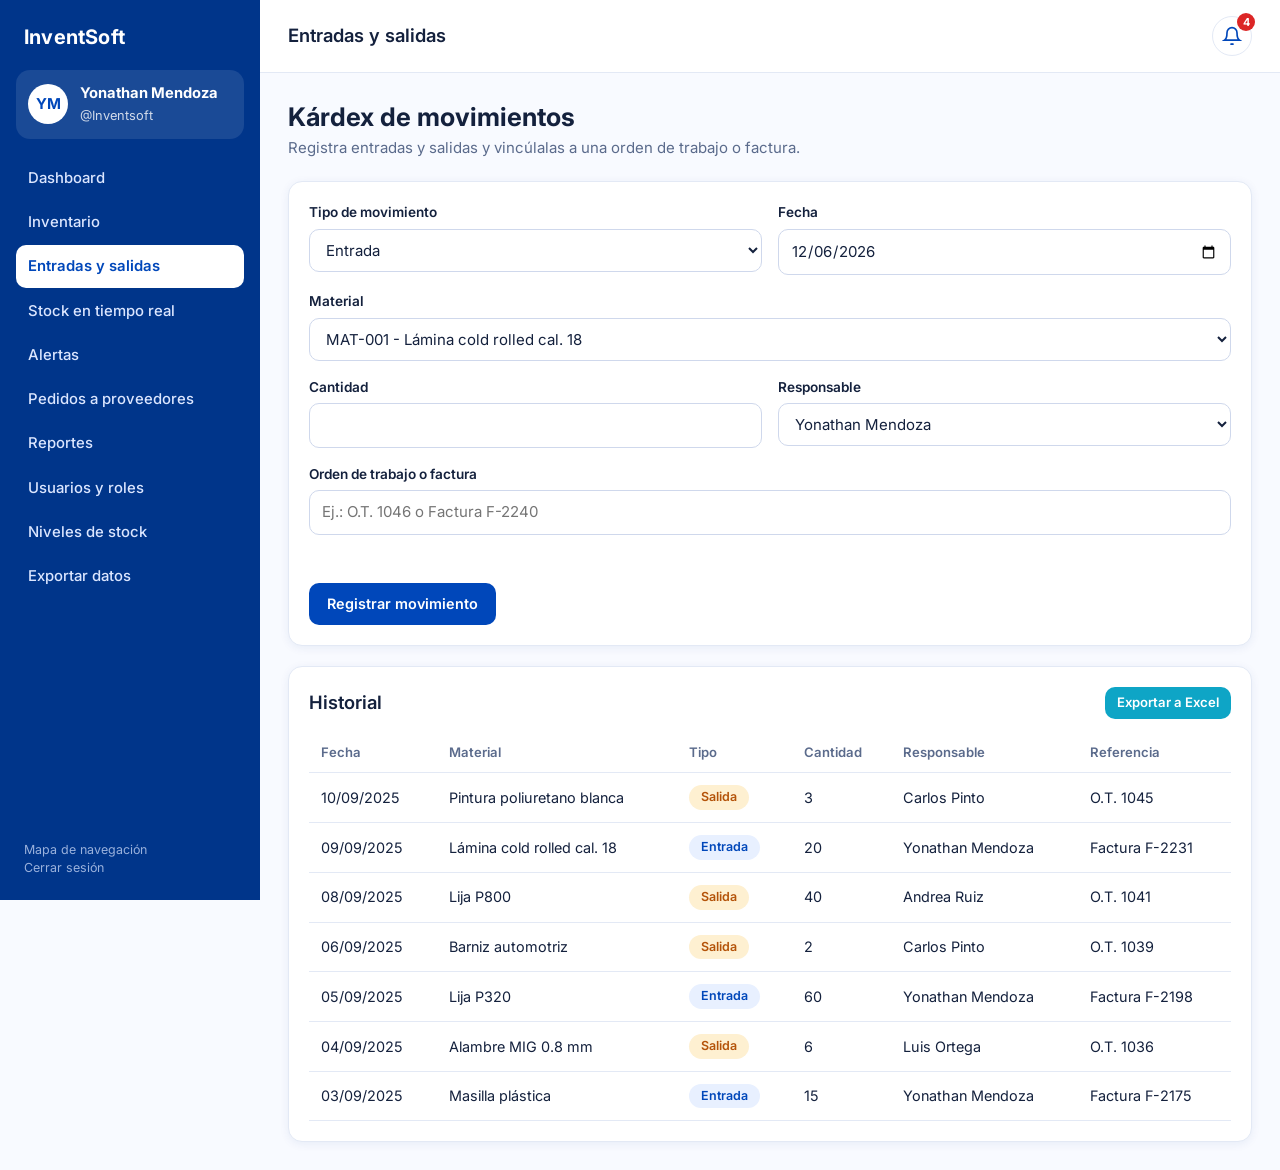
==== inventsoft/entradas.html @ 0e417359 "primer commit de Inventsoft" ====
<!DOCTYPE html>
<html lang="es">
<head>
<meta charset="UTF-8">
<meta name="viewport" content="width=device-width, initial-scale=1">
<title>Entradas y salidas - InventSoft</title>
<link rel="stylesheet" href="css/styles.css">
</head>
<body data-page="entradas">
<div class="app">
  <aside class="sidebar" id="sidebar"></aside>
  <main class="main">
    <header class="topbar" id="topbar" data-title="Entradas y salidas"></header>
    <div class="content">
      <div class="page-head"><h1>Kárdex de movimientos</h1><p>Registra entradas y salidas y vincúlalas a una orden de trabajo o factura.</p></div>

      <div class="card">
        <form class="form" id="mov-form">
          <div class="field"><label for="mov-tipo">Tipo de movimiento</label><select id="mov-tipo"><option>Entrada</option><option>Salida</option></select></div>
          <div class="field"><label for="mov-fecha">Fecha</label><input id="mov-fecha" type="date" required></div>
          <div class="field full"><label for="mov-mat">Material</label><select id="mov-mat"></select></div>
          <div class="field"><label for="mov-cant">Cantidad</label><input id="mov-cant" type="number" min="1" required></div>
          <div class="field"><label for="mov-resp">Responsable</label><select id="mov-resp"><option>Yonathan Mendoza</option><option>Carlos Pinto</option><option>Andrea Ruiz</option><option>Luis Ortega</option></select></div>
          <div class="field full"><label for="mov-ref">Orden de trabajo o factura</label><input id="mov-ref" type="text" placeholder="Ej.: O.T. 1046 o Factura F-2240"></div>
          <div class="error full" id="mov-error" role="alert"></div>
          <div class="full"><button class="btn" type="submit">Registrar movimiento</button></div>
        </form>
      </div>
      <div class="card">
        <div class="card-title"><h2>Historial</h2><button class="btn sm cyan" data-export="table" data-target="#t-kardex" data-name="kardex">Exportar a Excel</button></div>
        <div class="table-wrap"><table id="t-kardex"><thead><tr><th>Fecha</th><th>Material</th><th>Tipo</th><th>Cantidad</th><th>Responsable</th><th>Referencia</th></tr></thead><tbody id="tbl-kardex"></tbody></table></div>
      </div>
    </div>
  </main>
</div>
<script src="js/app.js"></script>
</body>
</html>
---- inventsoft/css/styles.css ----
@import url('https://fonts.googleapis.com/css2?family=Inter:wght@400;500;600;700&display=swap');

:root{
--blue:#0047ba;
--blue-d:#00358a;
--blue-l:#e8f0ff;
--bg:#f8faff;
--card:#ffffff;
--ink:#14213d;
--muted:#5b6b8c;
--line:#e3e9f5;
--cyan:#0ea5c6;
--cyan-d:#0b87a3;
--green:#059669;
--green-l:#d9f5ea;
--amber:#b45309;
--amber-l:#fef0d1;
--red:#dc2626;
--red-l:#fde2e2;
--r:14px;
--shadow:0 2px 10px rgba(0,53,138,.07);
}

*{box-sizing:border-box;margin:0;padding:0}
html{scroll-behavior:smooth}

body{
font-family:'Inter',system-ui,-apple-system,'Segoe UI',Arial,sans-serif;
background:var(--bg);
color:var(--ink);
font-size:15px;
line-height:1.5
}

a{color:var(--blue);text-decoration:none}
a:hover{text-decoration:underline}

h1{font-size:1.6rem;font-weight:700;line-height:1.25}
h2{font-size:1.15rem;font-weight:600}
h3{font-size:1rem;font-weight:600}

p.muted,.muted{color:var(--muted)}

:focus-visible{
outline:3px solid var(--cyan);
outline-offset:2px
}

/* Layout de la aplicación */
.app{
display:grid;
grid-template-columns:260px 1fr;
min-height:100vh
}

.sidebar{
background:var(--blue-d);
color:#fff;
padding:22px 16px;
position:sticky;
top:0;
height:100vh;
overflow-y:auto;
display:flex;
flex-direction:column;
gap:18px
}

.brand{
font-size:1.25rem;
font-weight:700;
letter-spacing:.2px;
padding:0 8px
}

.profile{
display:flex;
align-items:center;
gap:12px;
background:rgba(255,255,255,.1);
border-radius:var(--r);
padding:12px
}

.avatar{
width:40px;
height:40px;
border-radius:50%;
background:#fff;
color:var(--blue);
display:grid;
place-items:center;
font-weight:700
}

.profile strong{display:block;font-size:.92rem}
.profile span{font-size:.8rem;opacity:.8}

.nav{
display:flex;
flex-direction:column;
gap:2px
}

.nav a{
color:#dbe6ff;
padding:10px 12px;
border-radius:10px;
font-size:.93rem;
font-weight:500
}

.nav a:hover{
background:rgba(255,255,255,.1);
text-decoration:none
}

.nav a.active{
background:#fff;
color:var(--blue);
font-weight:600
}

.sidebar .foot{
margin-top:auto;
font-size:.78rem;
opacity:.7;
padding:0 8px
}

.main{min-width:0}

.topbar{
display:flex;
align-items:center;
justify-content:space-between;
gap:12px;
padding:16px 28px;
background:#fff;
border-bottom:1px solid var(--line);
position:sticky;
top:0;
z-index:5
}

.topbar .left{
display:flex;
align-items:center;
gap:12px
}

.menu-btn{
display:none;
background:none;
border:1px solid var(--line);
border-radius:10px;
padding:6px 10px;
font-size:1.1rem;
cursor:pointer
}

.bell{
position:relative;
display:grid;
place-items:center;
width:40px;
height:40px;
border-radius:50%;
border:1px solid var(--line);
background:#fff;
color:var(--blue);
cursor:pointer
}

.bell .count{
position:absolute;
top:-4px;
right:-4px;
background:var(--red);
color:#fff;
font-size:.68rem;
font-weight:700;
min-width:18px;
height:18px;
border-radius:9px;
display:grid;
place-items:center;
padding:0 4px
}

.content{
padding:28px;
max-width:1300px
}

.page-head{margin-bottom:22px}
.page-head p{color:var(--muted);margin-top:4px}

/* Tarjetas y rejillas */
.card{
background:var(--card);
border:1px solid var(--line);
border-radius:var(--r);
box-shadow:var(--shadow);
padding:20px
}

.card + .card{margin-top:20px}

.grid{
display:grid;
gap:20px
}

.g2{grid-template-columns:repeat(2,1fr)}
.g3{grid-template-columns:repeat(3,1fr)}
.g4{grid-template-columns:repeat(4,1fr)}

.card-title{
display:flex;
justify-content:space-between;
align-items:center;
gap:10px;
margin-bottom:14px;
flex-wrap:wrap
}

.kpi .label{
color:var(--muted);
font-size:.85rem
}

.kpi .value{
font-size:2rem;
font-weight:700;
color:var(--blue);
line-height:1.2;
margin-top:4px
}

.kpi.warn .value{color:var(--amber)}
.kpi.bad .value{color:var(--red)}
.kpi.good .value{color:var(--green)}

/* Botones */
.btn{
display:inline-block;
border:0;
border-radius:10px;
padding:10px 18px;
font:inherit;
font-weight:600;
font-size:.9rem;
cursor:pointer;
background:var(--blue);
color:#fff;
text-align:center
}

.btn:hover{
filter:brightness(1.08);
text-decoration:none
}

.btn.cyan{background:var(--cyan)}
.btn.ghost{
background:#fff;
color:var(--blue);
border:1px solid var(--line)
}

.btn.danger{background:var(--red)}
.btn.sm{
padding:6px 12px;
font-size:.82rem
}

.actions{
display:flex;
gap:10px;
flex-wrap:wrap
}

/* Formularios */
.form{
display:grid;
grid-template-columns:repeat(2,1fr);
gap:16px
}

.form .full{grid-column:1/-1}

.field label{
display:block;
font-size:.85rem;
font-weight:600;
margin-bottom:6px
}

input,select,textarea{
width:100%;
font:inherit;
padding:10px 12px;
border:1px solid #cfd8ec;
border-radius:10px;
background:#fff;
color:var(--ink)
}

input:focus,select:focus,textarea:focus{
outline:2px solid var(--blue);
border-color:var(--blue)
}

.filters{
display:flex;
gap:12px;
flex-wrap:wrap;
align-items:flex-end;
margin-bottom:16px
}

.filters .field{min-width:150px}
.filters .grow{flex:1;min-width:220px}

.check{
display:flex;
align-items:center;
gap:10px;
padding:12px;
border:1px solid var(--line);
border-radius:10px
}

.check input{width:auto}

/* Tablas */
.table-wrap{overflow-x:auto}

table{
width:100%;
border-collapse:collapse;
font-size:.9rem
}

th{
text-align:left;
color:var(--muted);
font-weight:600;
font-size:.82rem;
padding:10px 12px;
border-bottom:1px solid var(--line);
white-space:nowrap
}

td{
padding:12px;
border-bottom:1px solid var(--line);
vertical-align:middle
}

tbody tr:hover{background:#f3f7ff}
td input{width:90px;padding:6px 8px}

/* Estados */
.badge{
display:inline-block;
padding:3px 12px;
border-radius:999px;
font-size:.78rem;
font-weight:600
}

.badge.ok{
background:var(--green-l);
color:var(--green)
}

.badge.low{
background:var(--amber-l);
color:var(--amber)
}

.badge.out{
background:var(--red-l);
color:var(--red)
}

.badge.in{
background:var(--blue-l);
color:var(--blue)
}

/* Gráficas */
.bars{
display:flex;
align-items:flex-end;
gap:16px;
height:210px;
padding-top:10px;
border-bottom:1px solid var(--line)
}

.bar{
flex:1;
display:flex;
flex-direction:column;
justify-content:flex-end;
align-items:center;
height:100%;
font-size:.75rem;
color:var(--muted);
text-align:center
}

.bar i{
display:block;
width:100%;
max-width:56px;
background:var(--blue);
border-radius:8px 8px 0 0;
min-height:4px
}

.bar b{
color:var(--ink);
margin-bottom:4px
}

.bar-labels{
display:flex;
gap:16px;
margin-top:8px
}

.bar-labels span{
flex:1;
text-align:center;
font-size:.75rem;
color:var(--muted)
}

.donut-wrap{
display:flex;
align-items:center;
gap:24px;
flex-wrap:wrap
}

.donut{
width:170px;
height:170px;
border-radius:50%;
position:relative;
flex:none
}

.donut::after{
content:"";
position:absolute;
inset:34px;
background:#fff;
border-radius:50%
}

.legend{
display:flex;
flex-direction:column;
gap:8px;
font-size:.9rem
}

.legend i{
display:inline-block;
width:12px;
height:12px;
border-radius:50%;
margin-right:8px
}

/* Alertas */
.alert{
border-left:6px solid var(--blue);
display:flex;
justify-content:space-between;
gap:16px;
align-items:center;
flex-wrap:wrap
}

.alert.crit{border-left-color:var(--red)}
.alert.mid{border-left-color:#f59e0b}
.alert.opt{border-left-color:var(--green)}
.alert.risk{
background:var(--red-l);
border-color:#f7b4b4
}

.alert h3{margin-bottom:2px}

/* Semáforo de stock */
.light{
display:flex;
align-items:center;
gap:14px
}

.light .dot{
width:14px;
height:14px;
border-radius:50%
}

.dot.ok{background:var(--green)}
.dot.low{background:#f59e0b}
.dot.out{background:var(--red)}

/* Landing */
.landing-nav{
display:flex;
justify-content:space-between;
align-items:center;
padding:18px 6vw;
background:#fff;
border-bottom:1px solid var(--line)
}

.landing-nav .brand{
color:var(--blue);
padding:0
}

.hero{
background:linear-gradient(135deg,var(--blue-d),var(--blue));
color:#fff;
padding:80px 6vw
}

.hero h1{
font-size:2.6rem;
max-width:720px
}

.hero p{
max-width:600px;
margin:16px 0 28px;
opacity:.9;
font-size:1.1rem
}

.hero .btn{
background:#fff;
color:var(--blue)
}

.hero .btn.cyan{
background:var(--cyan);
color:#fff
}

.section{padding:56px 6vw}
.section h2{
font-size:1.5rem;
margin-bottom:8px
}

.module{
display:flex;
flex-direction:column;
gap:6px
}

.footer{
text-align:center;
color:var(--muted);
padding:28px;
font-size:.85rem
}

/* Login con soporte para logo y marca */
.split{
display:grid;
grid-template-columns:1fr 1fr;
min-height:100vh
}

.split .left{
background:linear-gradient(145deg,var(--blue-d) 0%,var(--blue) 100%);
color:#fff;
padding:60px 6vw;
display:flex;
flex-direction:column;
justify-content:space-between;
gap:24px;
position:relative;
overflow:hidden
}

/* Marca de agua / Fondo sutil en la zona azul */
.login-bg-watermark{
position:absolute;
right:-40px;
bottom:-40px;
width:320px;
height:320px;
opacity:0.12;
pointer-events:none;
z-index:1;
display:flex;
align-items:center;
justify-content:center
}

.login-bg-watermark img{
width:100%;
height:100%;
object-fit:contain
}

/* Elementos superiores de marca en el login */
.login-brand-side > *{
position:relative;
z-index:2
}

.brand-logo-wrap{
display:inline-flex;
align-items:center;
gap:12px;
background:rgba(253, 251, 251, 0.1);
padding:8px 16px;
border-radius:999px;
backdrop-filter:blur(6px);
border:1px solid rgba(255,255,255,0.15)
}

.brand-logo-img{
height:34px;
max-width:120px;
object-fit:contain;
display:block
}

.brand-logo-wrap.no-img .brand-logo-img{
display:none
}

.brand-logo-wrap .brand-text{
font-size:1.2rem;
font-weight:700;
letter-spacing:.3px;
color:#fff
}

.login-brand-content h1{
font-size:2.2rem;
margin-bottom:8px;
line-height:1.2
}

.login-brand-content p{
font-size:1.05rem;
opacity:0.9;
line-height:1.5;
max-width:440px
}

.demo{
background:rgba(255,255,255,.12);
border-radius:var(--r);
padding:16px;
font-size:.92rem
}

.demo code{
background:rgba(255,255,255,.18);
padding:2px 8px;
border-radius:6px
}

.split .right{
display:flex;
align-items:center;
justify-content:center;
padding:40px
}

.login-box{
width:100%;
max-width:400px;
display:flex;
flex-direction:column;
gap:16px
}

.error{
color:var(--red);
font-size:.88rem;
min-height:1.2em
}

/* Mapa de navegación */
.flow{
display:flex;
flex-direction:column;
align-items:center;
gap:10px
}

.node{
background:#fff;
border:2px solid var(--blue);
border-radius:12px;
padding:10px 18px;
font-weight:600;
color:var(--blue);
min-width:170px;
text-align:center
}

.node small{
display:block;
color:var(--muted);
font-weight:400;
font-size:.75rem
}

.arrow{
color:var(--muted);
font-size:1.3rem;
line-height:1
}

.flow-row{
display:flex;
gap:12px;
flex-wrap:wrap;
justify-content:center
}

ol.steps{
padding-left:20px;
display:flex;
flex-direction:column;
gap:8px
}

/* Aviso */
.toast{
position:fixed;
right:20px;
bottom:20px;
background:var(--ink);
color:#fff;
padding:12px 18px;
border-radius:12px;
box-shadow:0 6px 20px rgba(0,0,0,.25);
z-index:50;
font-size:.9rem;
max-width:340px
}

/* Responsive */
@media (max-width:1000px){
.g4{grid-template-columns:repeat(2,1fr)}
.g3{grid-template-columns:1fr 1fr}
}

@media (max-width:820px){
.app{grid-template-columns:1fr}

.sidebar{
position:fixed;
left:-280px;
width:260px;
z-index:20;
transition:left .2s
}

.sidebar.open{left:0}

.menu-btn{display:block}

.topbar,.content{
padding-left:16px;
padding-right:16px
}

.g2,.g3,.g4,.form,.split{
grid-template-columns:1fr
}

.split .left{
padding:40px 6vw
}

.hero h1{font-size:1.9rem}
}

@media print{
.sidebar,.topbar,.actions,.filters,.btn,.toast{
display:none!important
}

.app{display:block}
.card{box-shadow:none}
}

@media (prefers-reduced-motion:reduce){
*{
transition:none!important;
scroll-behavior:auto!important
}
}
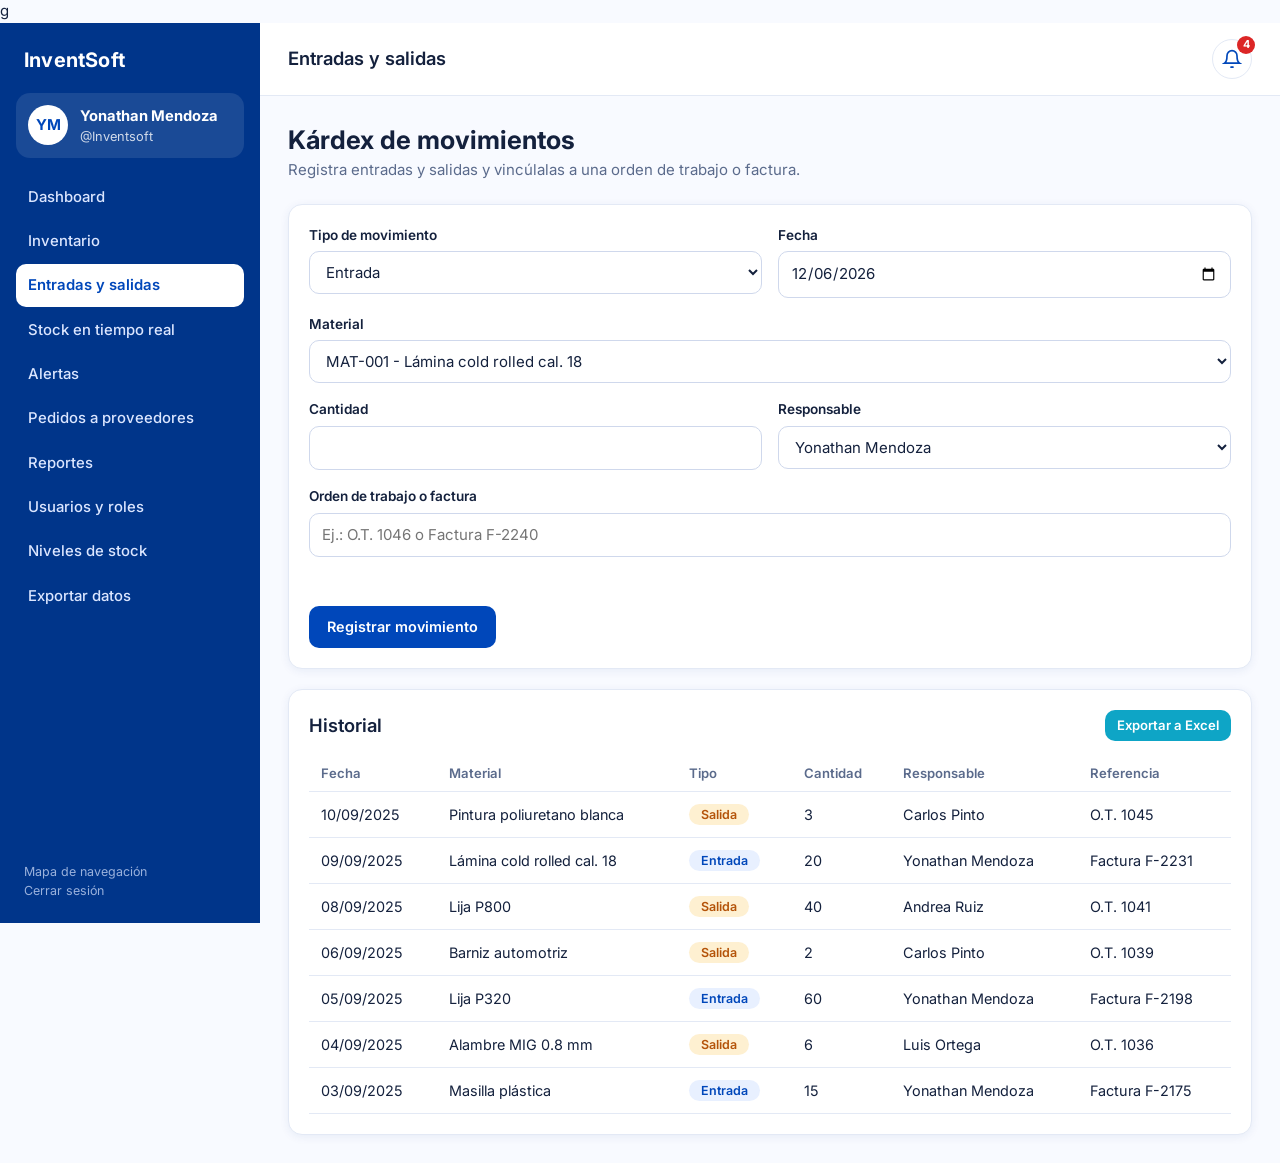
==== commit 32b3e9cf: "ultima actualizacion" ====
--- a/inventsoft/entradas.html
+++ b/inventsoft/entradas.html
@@ -1,4 +1,4 @@
-<!DOCTYPE html>
+g<!DOCTYPE html>
 <html lang="es">
 <head>
 <meta charset="UTF-8">
--- a/inventsoft/css/styles.css
+++ b/inventsoft/css/styles.css
@@ -599,11 +599,12 @@
 /* Marca de agua / Fondo sutil en la zona azul */
 .login-bg-watermark{
 position:absolute;
-right:-40px;
-bottom:-40px;
-width:320px;
-height:320px;
-opacity:0.12;
+right: 50px;
+bottom: -50px;
+width: 500px;
+height: 600px;
+opacity: 1;
+drop-shadow: 0 0 20px rgb(243, 4, 4); 
 pointer-events:none;
 z-index:1;
 display:flex;
